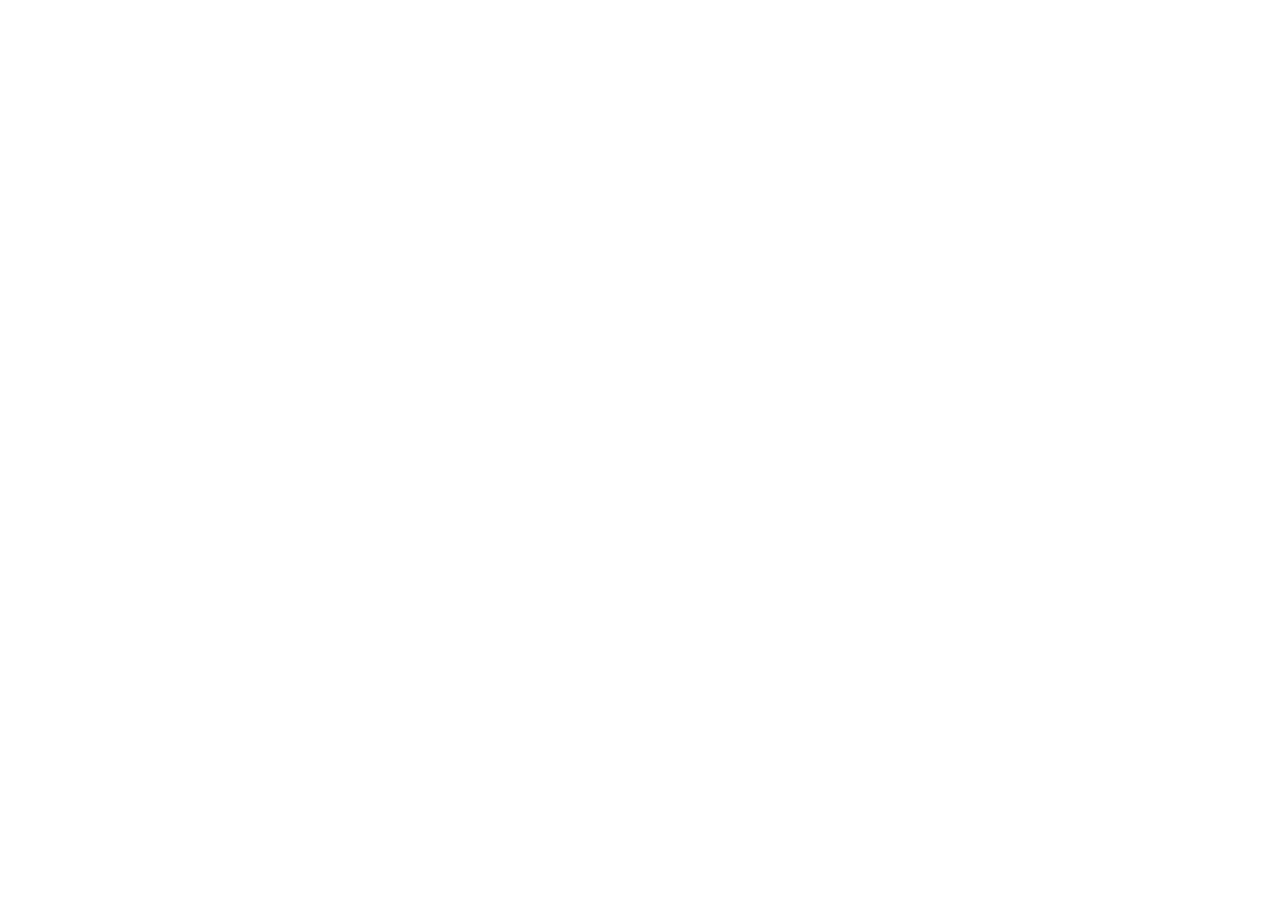
==== index.html @ c3c9a8da "init: start cv-html" ====
<!DOCTYPE html>
<html lang="en">
<head>
  <meta charset="UTF-8">
  <meta http-equiv="X-UA-Compatible" content="IE=edge">
  <meta name="viewport" content="width=device-width, initial-scale=1.0">
  <title>Document</title>
</head>
<body>
  
</body>
</html>
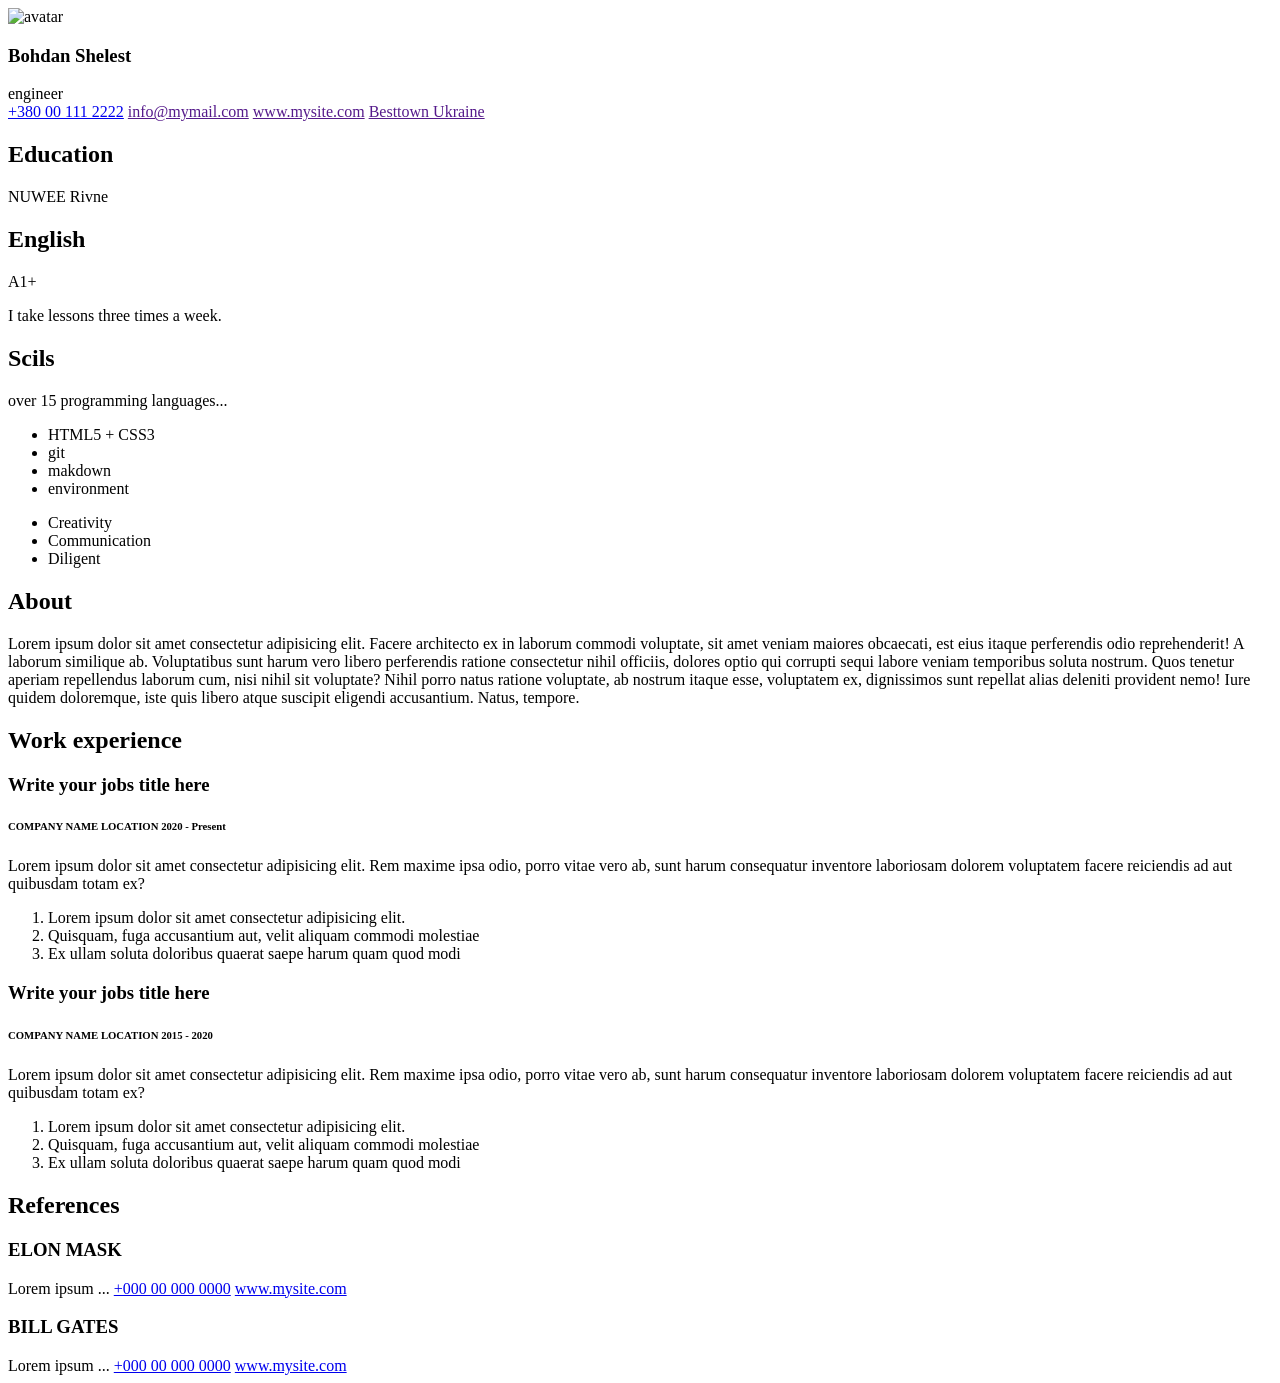
==== commit 3ad0b260: "feat: add the index.html" ====
--- a/index.html
+++ b/index.html
@@ -1,12 +1,127 @@
 <!DOCTYPE html>
 <html lang="en">
+
 <head>
   <meta charset="UTF-8">
   <meta http-equiv="X-UA-Compatible" content="IE=edge">
   <meta name="viewport" content="width=device-width, initial-scale=1.0">
-  <title>Document</title>
+  <title>CV</title>
 </head>
+
 <body>
-  
+  <section class="cv">
+    <container>
+      <div class="cv__wrap">
+        <aside class="cv-brief">
+          <img class="cv-brief__avatar" src="images/avatat.jpg" alt="avatar">
+          <h1 class="cv__h1">Bohdan Shelest</h1>
+          <span>engineer</span>
+          <div class="cv-contacts">
+            <a class="contacts__phone" href="tel:+380001112222">+380 00 111 2222</a>
+            <a href="" class="contacts__email">info@mymail.com</a>
+            <a href="" class="contacts__web">www.mysite.com</a>
+            <a href="" class="contacts__address">Besttown Ukraine</a>
+          </div>
+          <div class="cv-educ">
+            <h2 class="cv__h2">Education</h2>
+            <span>NUWEE Rivne</span>
+          </div>
+          <div class="cv-english">
+            <h2 class="cv__h2">English</h2>
+            <span>A1+</span>
+            <P>
+              I take lessons three times a week.
+            </P>
+          </div>
+          <div class="cv-scills">
+            <h2 class="cv__h2">Scils</h2>
+            <span>over 15 programming languages...
+            </span>
+            <ul class="cv-scills__list">
+              <li class="cv-scill__item">HTML5 + CSS3</li>
+              <li class="cv-scill__item">git</li>
+              <li class="cv-scill__item">makdown</li>
+              <li class="cv-scill__item">environment</li>
+            </ul>
+            <ul class="cv-scills__abils">
+              <li class="cv-scill__item">Creativity</li>
+              <li class="cv-scill__item">Communication</li>
+              <li class="cv-scill__item">Diligent</li>
+            </ul>
+          </div>
+        </aside>
+        <div class="cv-detail">
+          <div class="cv-about">
+            <h2 class="cv__h2">About</h2>
+            <P>
+              Lorem ipsum dolor sit amet consectetur adipisicing elit. Facere architecto ex in laborum commodi
+              voluptate, sit amet veniam maiores obcaecati, est eius itaque perferendis odio reprehenderit! A laborum
+              similique ab.
+              Voluptatibus sunt harum vero libero perferendis ratione consectetur nihil officiis, dolores optio qui
+              corrupti sequi labore veniam temporibus soluta nostrum. Quos tenetur aperiam repellendus laborum cum, nisi
+              nihil sit voluptate?
+              Nihil porro natus ratione voluptate, ab nostrum itaque esse, voluptatem ex, dignissimos sunt repellat
+              alias deleniti provident nemo! Iure quidem doloremque, iste quis libero atque suscipit eligendi
+              accusantium. Natus, tempore.
+            </P>
+          </div>
+          <div class="cv-work">
+            <h2 class="cv__h2">Work experience</h2>
+            <h3 class="cv__h3"> Write your jobs title here
+            </h3>
+            <h6>COMPANY NAME LOCATION 2020 - Present</h6>
+            <p>
+              Lorem ipsum dolor sit amet consectetur adipisicing elit. Rem maxime ipsa odio, porro vitae vero ab, sunt
+              harum
+              consequatur inventore laboriosam dolorem voluptatem facere reiciendis ad aut quibusdam totam ex?
+            </p>
+
+            <ol>
+              <li>Lorem ipsum dolor sit amet consectetur adipisicing elit.</li>
+              <li>Quisquam, fuga accusantium aut, velit aliquam commodi molestiae</li>
+              <li>Ex ullam soluta doloribus quaerat saepe harum quam quod modi</li>
+            </ol>
+            <h3 class="cv__h3"> Write your jobs title here
+            </h3>
+
+            <h6>COMPANY NAME LOCATION 2015 - 2020</h6>
+            <p>
+              Lorem ipsum dolor sit amet consectetur adipisicing elit. Rem maxime ipsa odio, porro vitae vero ab, sunt
+              harum
+              consequatur inventore laboriosam dolorem voluptatem facere reiciendis ad aut quibusdam totam ex?
+            </p>
+
+            <ol>
+              <li>Lorem ipsum dolor sit amet consectetur adipisicing elit.</li>
+              <li>Quisquam, fuga accusantium aut, velit aliquam commodi molestiae</li>
+              <li>Ex ullam soluta doloribus quaerat saepe harum quam quod modi</li>
+            </ol>
+          </div>
+          <div class="cv-refer">
+            <h2 class="cv__h2">References</h2>
+            <div class="cv-refer__items">
+              <div class="cv-refer__item">
+                <h3 class="cv__h3">ELON MASK</h3>
+                <span>
+                  Lorem ipsum ...
+                </span>
+                <a href="tel:+000000000000">+000 00 000 0000</a>
+                <a href="https://www.mysite.com">www.mysite.com</a>
+               </div>
+              <div class="cv-refer__item">
+                <h3 class="cv__h3">BILL GATES</h3>
+                <span>
+                  Lorem ipsum ...
+                </span>
+                <a href="tel:+000000000000">+000 00 000 0000</a>
+                <a href="https://www.mysite.com">www.mysite.com</a>
+              </div>
+            </div>
+          </div>
+        </div>
+      </div>
+    </container>
+  </section>
 </body>
+
 </html>
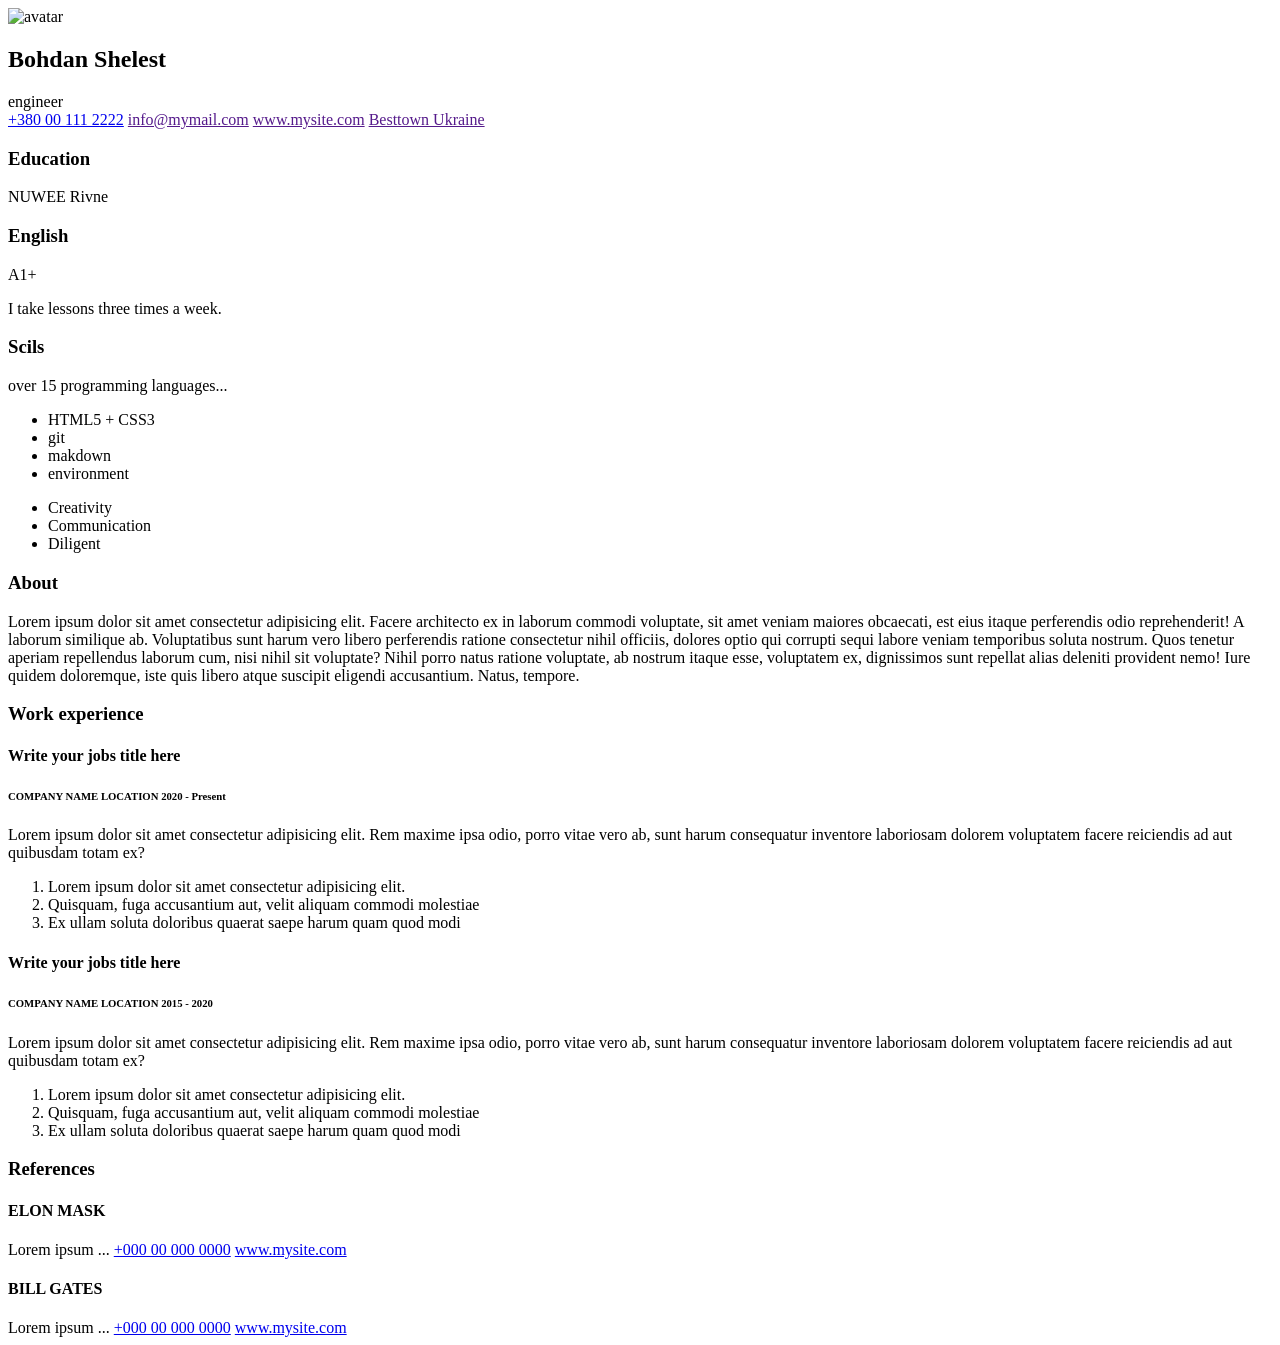
==== commit 781f7236: "fix: validate and fix index.html" ====
--- a/index.html
+++ b/index.html
@@ -1,5 +1,5 @@
 <!DOCTYPE html>
-<html lang="en">
+<html lang="zxx">
 
 <head>
   <meta charset="UTF-8">
@@ -9,13 +9,15 @@
 </head>
 
 <body>
-  <section class="cv">
-    <container>
+  <div class="cv">
+    <div class="container">
       <div class="cv__wrap">
         <aside class="cv-brief">
           <img class="cv-brief__avatar" src="images/avatat.jpg" alt="avatar">
-          <h1 class="cv__h1">Bohdan Shelest</h1>
-          <span>engineer</span>
+          <div class="cv-name">
+            <h1 class="cv__h1">Bohdan Shelest</h1>
+            <span>engineer</span>
+          </div>
           <div class="cv-contacts">
             <a class="contacts__phone" href="tel:+380001112222">+380 00 111 2222</a>
             <a href="" class="contacts__email">info@mymail.com</a>
@@ -23,18 +25,18 @@
             <a href="" class="contacts__address">Besttown Ukraine</a>
           </div>
           <div class="cv-educ">
-            <h2 class="cv__h2">Education</h2>
+            <h3 class="cv__h2">Education</h3>
             <span>NUWEE Rivne</span>
           </div>
           <div class="cv-english">
-            <h2 class="cv__h2">English</h2>
+            <h3 class="cv__h2">English</h3>
             <span>A1+</span>
             <P>
               I take lessons three times a week.
             </P>
           </div>
           <div class="cv-scills">
-            <h2 class="cv__h2">Scils</h2>
+            <h3 class="cv__h2">Scils</h3>
             <span>over 15 programming languages...
             </span>
             <ul class="cv-scills__list">
@@ -52,7 +54,7 @@
         </aside>
         <div class="cv-detail">
           <div class="cv-about">
-            <h2 class="cv__h2">About</h2>
+            <h3 class="cv__h2">About</h3>
             <P>
               Lorem ipsum dolor sit amet consectetur adipisicing elit. Facere architecto ex in laborum commodi
               voluptate, sit amet veniam maiores obcaecati, est eius itaque perferendis odio reprehenderit! A laborum
@@ -66,9 +68,9 @@
             </P>
           </div>
           <div class="cv-work">
-            <h2 class="cv__h2">Work experience</h2>
-            <h3 class="cv__h3"> Write your jobs title here
-            </h3>
+            <h3 class="cv__h2">Work experience</h3>
+            <h4 class="cv__h3"> Write your jobs title here
+            </h4>
             <h6>COMPANY NAME LOCATION 2020 - Present</h6>
             <p>
               Lorem ipsum dolor sit amet consectetur adipisicing elit. Rem maxime ipsa odio, porro vitae vero ab, sunt
@@ -81,8 +83,8 @@
               <li>Quisquam, fuga accusantium aut, velit aliquam commodi molestiae</li>
               <li>Ex ullam soluta doloribus quaerat saepe harum quam quod modi</li>
             </ol>
-            <h3 class="cv__h3"> Write your jobs title here
-            </h3>
+            <h4 class="cv__h3"> Write your jobs title here
+            </h4>
 
             <h6>COMPANY NAME LOCATION 2015 - 2020</h6>
             <p>
@@ -98,18 +100,18 @@
             </ol>
           </div>
           <div class="cv-refer">
-            <h2 class="cv__h2">References</h2>
+            <h3 class="cv__h2">References</h3>
             <div class="cv-refer__items">
               <div class="cv-refer__item">
-                <h3 class="cv__h3">ELON MASK</h3>
+                <h4 class="cv__h3">ELON MASK</h4>
                 <span>
                   Lorem ipsum ...
                 </span>
                 <a href="tel:+000000000000">+000 00 000 0000</a>
                 <a href="https://www.mysite.com">www.mysite.com</a>
-               </div>
+              </div>
               <div class="cv-refer__item">
-                <h3 class="cv__h3">BILL GATES</h3>
+                <h4 class="cv__h3">BILL GATES</h4>
                 <span>
                   Lorem ipsum ...
                 </span>
@@ -120,8 +122,8 @@
           </div>
         </div>
       </div>
-    </container>
-  </section>
+    </div>
+  </div>
 </body>
 
 </html>
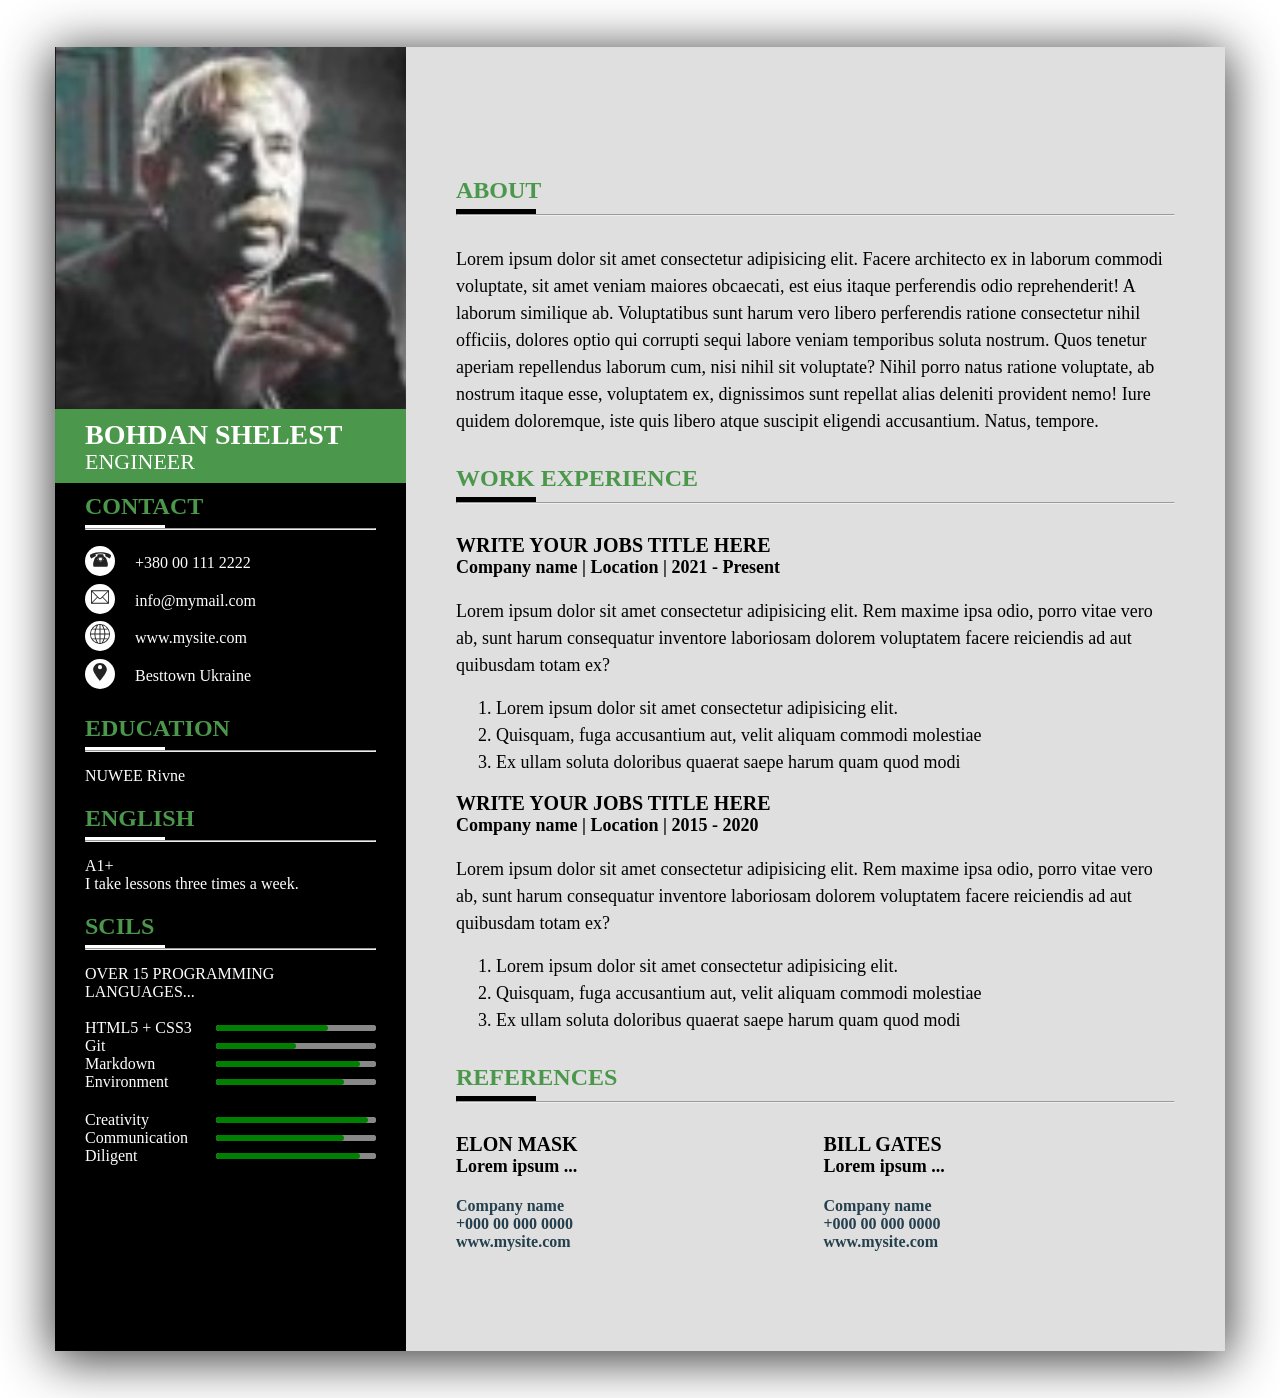
==== commit fac6003d: "feat: add css, icons, avatar, fixed index.html" ====
--- a/index.html
+++ b/index.html
@@ -6,6 +6,7 @@
   <meta http-equiv="X-UA-Compatible" content="IE=edge">
   <meta name="viewport" content="width=device-width, initial-scale=1.0">
   <title>CV</title>
+  <link rel="stylesheet" href="styles.css">
 </head>
 
 <body>
@@ -13,48 +14,84 @@
     <div class="container">
       <div class="cv__wrap">
         <aside class="cv-brief">
-          <img class="cv-brief__avatar" src="images/avatat.jpg" alt="avatar">
-          <div class="cv-name">
-            <h1 class="cv__h1">Bohdan Shelest</h1>
+          <img class="cv-brief__avatar" src="avatar.jpg" alt="avatar">
+          <div class="cv__title">
+            <h2 class="cv__h2">Bohdan Shelest</h2>
             <span>engineer</span>
           </div>
+
           <div class="cv-contacts">
-            <a class="contacts__phone" href="tel:+380001112222">+380 00 111 2222</a>
-            <a href="" class="contacts__email">info@mymail.com</a>
-            <a href="" class="contacts__web">www.mysite.com</a>
-            <a href="" class="contacts__address">Besttown Ukraine</a>
+            <h3 class="cv__h3">contact</h3>
+            <span class="sv-brief__line"></span>
+            <hr>
+            <div class="contacts">
+              <a class="contacts__phone contact" href="tel:+380001112222">+380 00 111 2222</a>
+              <a class="contacts__email contact" href="#">info@mymail.com</a>
+              <a class="contacts__web contact" href="#">www.mysite.com</a>
+              <a class="contacts__address contact" href="#">Besttown Ukraine</a>
+            </div>
           </div>
           <div class="cv-educ">
-            <h3 class="cv__h2">Education</h3>
+            <h3 class="cv__h3">Education</h3>
+            <span class="sv-brief__line"></span>
+            <hr>
             <span>NUWEE Rivne</span>
           </div>
           <div class="cv-english">
-            <h3 class="cv__h2">English</h3>
+            <h3 class="cv__h3">English</h3>
+            <span class="sv-brief__line"></span>
+            <hr>
             <span>A1+</span>
             <P>
               I take lessons three times a week.
             </P>
           </div>
           <div class="cv-scills">
-            <h3 class="cv__h2">Scils</h3>
-            <span>over 15 programming languages...
-            </span>
+            <h3 class="cv__h3">Scils</h3>
+            <span class="sv-brief__line"></span>
+            <hr>
+            <p class="cv-scills__general">over 15 programming languages... <br> <br>
+            </p>
             <ul class="cv-scills__list">
-              <li class="cv-scill__item">HTML5 + CSS3</li>
-              <li class="cv-scill__item">git</li>
-              <li class="cv-scill__item">makdown</li>
-              <li class="cv-scill__item">environment</li>
+              <li class="cv-scill__item">
+                <label for="html">HTML5 + CSS3</label>
+                <progress class="cv-scill__progress" id="html" max="100" value="70"> 70% </progress>
+              </li>
+              <li class="cv-scill__item">
+                <label for="git">Git</label>
+                <progress class="cv-scill__progress" id="git" max="100" value="50"> 50% </progress>
+              </li>
+              <li class="cv-scill__item">
+                <label for="markdown">Markdown</label>
+                <progress class="cv-scill__progress" id="markdown" max="100" value="90">90%</progress>
+              </li>
+              <li class="cv-scill__item">
+                <label for="environment">Environment</label>
+                <progress class="cv-scill__progress" id="environment" max="100" value="80">80%</progress>
+              </li>
             </ul>
+
             <ul class="cv-scills__abils">
-              <li class="cv-scill__item">Creativity</li>
-              <li class="cv-scill__item">Communication</li>
-              <li class="cv-scill__item">Diligent</li>
+              <li class="cv-scill__item">
+                <label for="creativity">Creativity</label>
+                <progress class="cv-scill__progress" id="creativity" max="100" value="95">95%</progress>
+              </li>
+              <li class="cv-scill__item">
+                <label for="communication">Communication</label>
+                <progress class="cv-scill__progress" id="communication" max="100" value="80">80%</progress>
+              </li>
+              <li class="cv-scill__item">
+                <label for="diligent">Diligent</label>
+                <progress class="cv-scill__progress" id="diligent" max="100" value="90">90%</progress>
+              </li>
             </ul>
           </div>
         </aside>
         <div class="cv-detail">
           <div class="cv-about">
-            <h3 class="cv__h2">About</h3>
+            <h3 class="cv__h3">About</h3>
+            <span class="sv-detail__line"></span>
+            <hr>
             <P>
               Lorem ipsum dolor sit amet consectetur adipisicing elit. Facere architecto ex in laborum commodi
               voluptate, sit amet veniam maiores obcaecati, est eius itaque perferendis odio reprehenderit! A laborum
@@ -68,10 +105,12 @@
             </P>
           </div>
           <div class="cv-work">
-            <h3 class="cv__h2">Work experience</h3>
-            <h4 class="cv__h3"> Write your jobs title here
+            <h3 class="cv__h3">Work experience</h3>
+            <span class="sv-detail__line"></span>
+            <hr>
+            <h4 class="cv__h4"> Write your jobs title here
             </h4>
-            <h6>COMPANY NAME LOCATION 2020 - Present</h6>
+            <h6 class="cv__h4">Company name | Location | 2021 - Present</h6>
             <p>
               Lorem ipsum dolor sit amet consectetur adipisicing elit. Rem maxime ipsa odio, porro vitae vero ab, sunt
               harum
@@ -83,10 +122,10 @@
               <li>Quisquam, fuga accusantium aut, velit aliquam commodi molestiae</li>
               <li>Ex ullam soluta doloribus quaerat saepe harum quam quod modi</li>
             </ol>
-            <h4 class="cv__h3"> Write your jobs title here
+            <h4 class="cv__h4"> Write your jobs title here
             </h4>
 
-            <h6>COMPANY NAME LOCATION 2015 - 2020</h6>
+            <h6 class="cv__h4">Company name | Location | 2015 - 2020</h6>
             <p>
               Lorem ipsum dolor sit amet consectetur adipisicing elit. Rem maxime ipsa odio, porro vitae vero ab, sunt
               harum
@@ -101,22 +140,30 @@
           </div>
           <div class="cv-refer">
             <h3 class="cv__h2">References</h3>
+            <span class="sv-detail__line"></span>
+            <hr>
             <div class="cv-refer__items">
               <div class="cv-refer__item">
                 <h4 class="cv__h3">ELON MASK</h4>
-                <span>
+                <h6 class="cv-refer__position">
                   Lorem ipsum ...
-                </span>
-                <a href="tel:+000000000000">+000 00 000 0000</a>
-                <a href="https://www.mysite.com">www.mysite.com</a>
+                </h6>
+                <p class="cv-refer__text">
+                  Company name
+                </p>
+                <a class="cv-refer__link" href="tel:+000000000000">+000 00 000 0000</a>
+                <a class="cv-refer__link" href="https://www.mysite.com">www.mysite.com</a>
               </div>
               <div class="cv-refer__item">
                 <h4 class="cv__h3">BILL GATES</h4>
-                <span>
+                <h6 class="cv-refer__position">
                   Lorem ipsum ...
-                </span>
-                <a href="tel:+000000000000">+000 00 000 0000</a>
-                <a href="https://www.mysite.com">www.mysite.com</a>
+                </h6>
+                <p class="cv-refer__text">
+                  Company name
+                </p>
+                <a class="cv-refer__link" href="tel:+000000000000">+000 00 000 0000</a>
+                <a class="cv-refer__link" href="https://www.mysite.com">www.mysite.com</a>
               </div>
             </div>
           </div>
--- a/styles.css
+++ b/styles.css
@@ -0,0 +1,263 @@
+html {
+  box-sizing: border-box;
+}
+
+*, *:after, *:before {
+  box-sizing: inherit;
+}
+
+ul[class], ol[class] {
+  padding: 0;
+}
+
+body, h1, h2, h3, h4, h5, h6, p, ul[class], ol[class], li, figure, figcaption, blockquote, dl, dd {
+  margin: 0;
+}
+
+ul[class] {
+  list-style: none;
+}
+
+img {
+  max-width: 100%;
+  display: block;
+}
+
+input, button, textarea, select {
+  font: inherit;
+}
+
+.a {
+  text-decoration: none;
+}
+
+html, body {
+  height: 100%;
+}
+
+body {
+  min-height: 100vh;
+  color: #243f4d;
+  font-size: 16px;
+  line-height: normal;
+  display: flex;
+  flex-direction: column;
+}
+
+.cv {
+  flex-grow: 1;
+}
+
+.container {
+  max-width: 1200px;
+  margin: 0 auto;
+  padding: 0 15px;
+}
+
+.cv__wrap {
+  display: flex;
+  justify-content: center;
+  margin-top: 47px;
+  margin-bottom: 47px;
+  box-shadow: 0px 6px 47px 3px rgba(37, 37, 37, 0.9);
+}
+
+.cv-brief {
+  background-color: black;
+  color: white;
+  width: 30%;
+  /* margin-right: 20px; */
+}
+
+.cv__title {
+  background-color: rgb(75, 151, 75);
+  color: white;
+  padding: 10px 30px;
+}
+
+.cv-contacts, .cv-educ, .cv-english, .cv-scills {
+  padding: 10px 30px;
+}
+
+h3 {
+  font-size: 24px;
+  color: rgb(75, 151, 75);
+  text-transform: uppercase;
+}
+
+.sv-detail__line {
+  display: block;
+  margin-top: 5px;
+  height: 4px;
+  width: 80px;
+  background-color: black;
+}
+
+.sv-brief__line {
+  display: block;
+  margin-top: 5px;
+  height: 4px;
+  width: 80px;
+  background-color: white;
+}
+
+.sv-detail__line {
+  display: block;
+  margin-top: 5px;
+  height: 6px;
+  width: 80px;
+  background-color: black;
+}
+
+hr {
+  margin: -1px 0 15px;
+}
+
+.contacts {
+  height: 150px;
+  display: inline-flex;
+  flex-direction: column;
+  justify-content: space-around;
+}
+
+.contact {
+  margin-left: 50px;
+  text-decoration: none;
+  color: white;
+  position: relative;
+}
+
+.contact:before {
+  content: url('phone1-icon.svg');
+  position: absolute;
+  display: flex;
+  justify-content: center;
+  align-items: center;
+  width: 30px;
+  height: 30px;
+  background-color: #fff;
+  border-radius: 50%;
+  left: -50px;
+  top: -8px;
+}
+
+.contacts__phone:before {
+  content: url('phone1-icon.svg');
+}
+
+.contacts__email:before {
+  content: url('email1-icon.svg');
+}
+
+.contacts__web:before {
+  content: url('web1-icon.svg');
+}
+
+.contacts__address:before {
+  content: url('marker1-icon.svg');
+}
+
+.cv__title span {
+  font-size: 22px;
+  text-transform: uppercase;
+  line-height: 1.0;
+}
+
+h2 {
+  font-size: 28px;
+  text-transform: uppercase;
+}
+
+h3 {
+  font-size: 24px;
+  text-transform: uppercase;
+}
+
+h4 {
+  font-size: 20px;
+  text-transform: uppercase;
+}
+
+h6 {
+  font-size: 18px;
+  margin-bottom: 20px;
+}
+
+.cv-scills__list, .cv-scills__abils {
+  margin-bottom: 20px !important;
+}
+
+.cv-scill__item {
+  display: flex;
+  justify-content: space-between;
+  align-items: center;
+}
+
+label {
+  display: block;
+}
+
+.cv-scills__general {
+  text-transform: uppercase;
+}
+
+progress {
+  background-color: #888;
+  height: 6px;
+  border-radius: 3px !important;
+}
+
+progress::-webkit-progress-bar {
+  color: greenyellow;
+  background-color: #888!important;
+  height: 100%;
+  border-radius: 3px!important;
+}
+
+progress::-webkit-progress-value {
+  height: 100%;
+  border-radius: 3px!important;
+}
+
+.cv-detail {
+  padding: 100px 50px;
+  background-color: #dfdfdf;
+  color: #000;
+  width: 70%;
+}
+
+.cv-detail hr {
+  margin-bottom: 30px;
+}
+
+.cv-detail h3 {
+  margin-top: 30px;
+}
+
+.cv-work p,
+.cv-detail li,
+.cv-about p {
+  font-size: 18px;
+  line-height: 1.5;
+}
+
+
+.cv-refer__items {
+  columns: 2;
+}
+
+.cv-refer__item {
+  display: flex;
+  flex-direction: column;
+  justify-content: space-between;
+}
+
+.cv-refer__position {
+  font-weight: bold;
+}
+
+.cv-refer__text, .cv-refer__link {
+  text-decoration: none;
+  color: #243f4d;
+  font-weight: bold;
+}
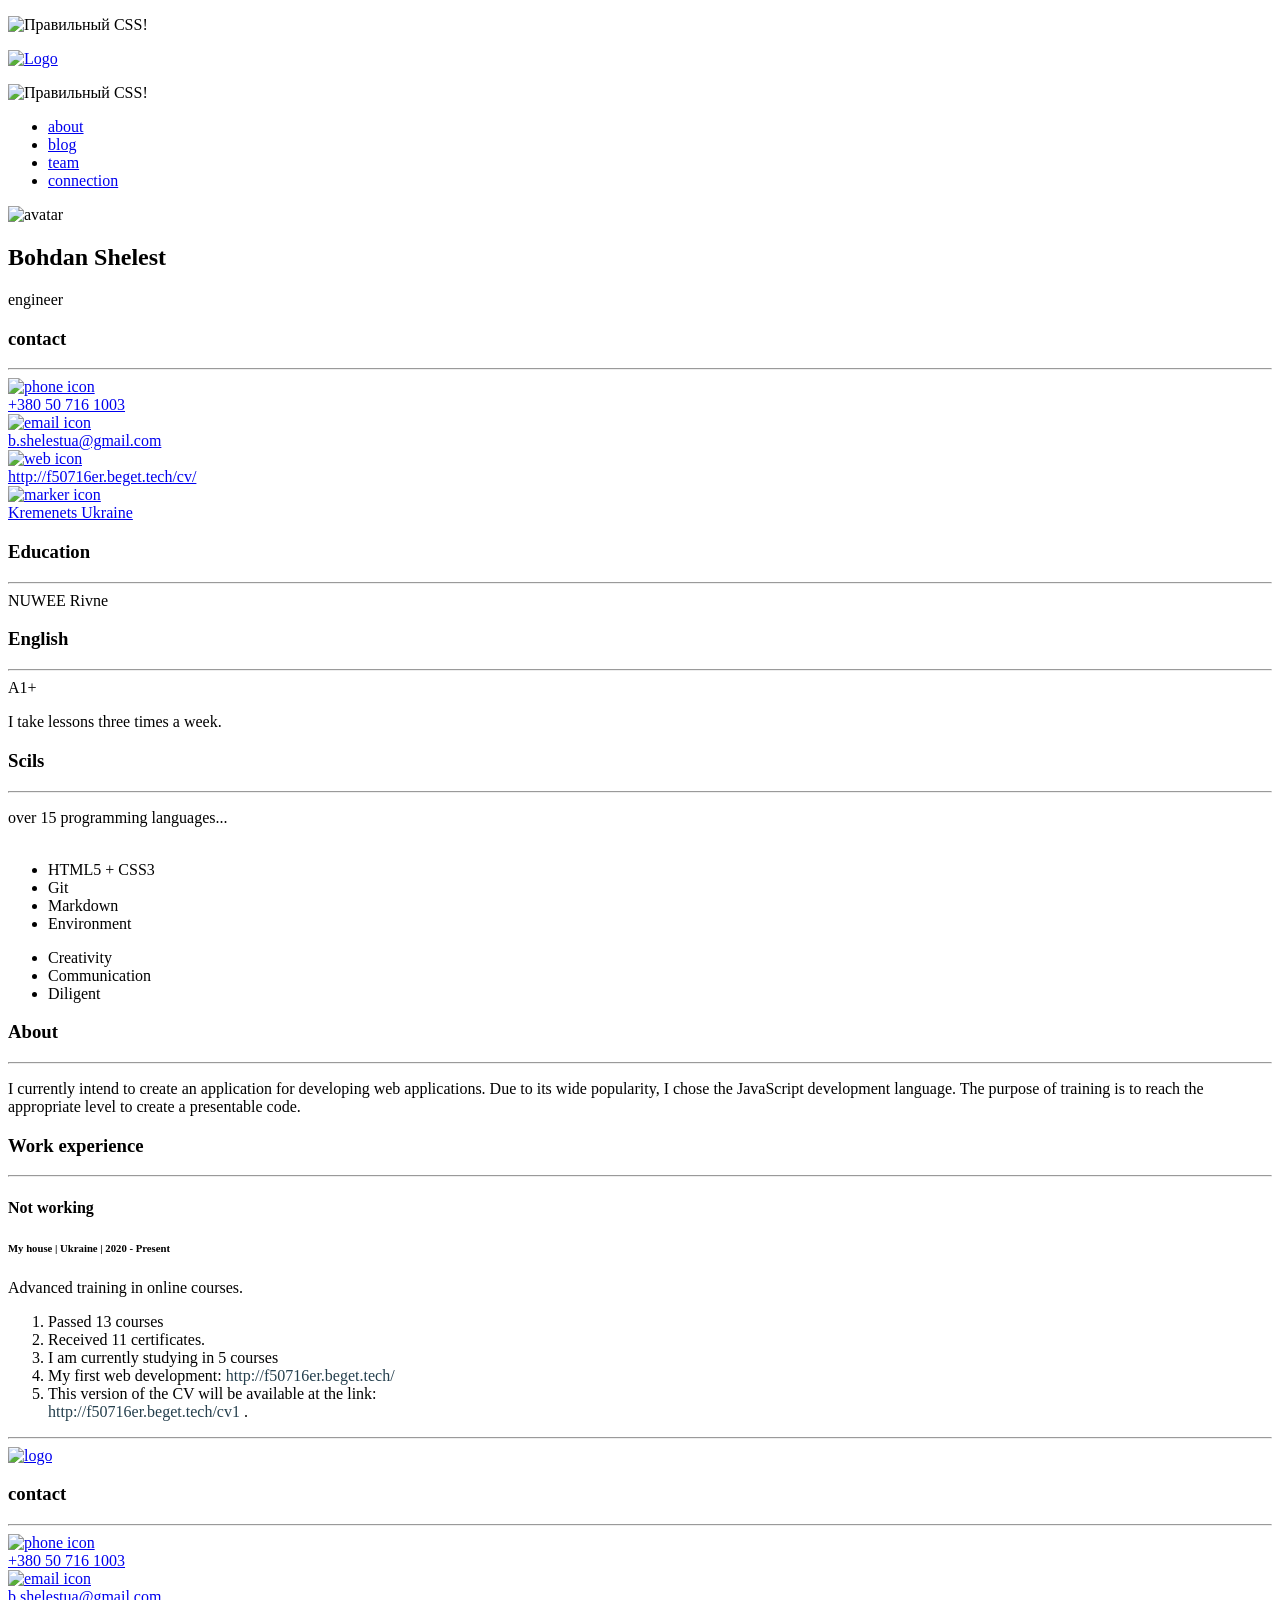
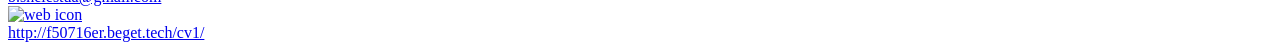
==== commit 14cb7c14: "feat:add index.html" ====
--- a/index.html
+++ b/index.html
@@ -10,164 +10,242 @@
 </head>
 
 <body>
+
   <div class="cv">
     <div class="container">
       <div class="cv__wrap">
-        <aside class="cv-brief">
-          <img class="cv-brief__avatar" src="avatar.jpg" alt="avatar">
-          <div class="cv__title">
-            <h2 class="cv__h2">Bohdan Shelest</h2>
-            <span>engineer</span>
+        <header class="cv__header">
+          <div class="cv__header-wrap">
+            <div class="cv__header-one">
+              <p class="cv__header-w31">
+                <img class="cv__w3-img" src="vcss.gif" alt="Правильный CSS!" />
+              </p>
+              <a class="cv__header-logo go-top" href="#">
+                <img class="cv__logo-img" src="rs_school_js1.svg" alt="Logo">
+              </a>
+              <p class="cv__header-w33">
+                <img class="cv__w3-img" src="vcss-blue.gif" alt="Правильный CSS!" />
+              </p>
+            </div>
+            <div class="cv__header-two">
+              <nav class="menu">
+                <ul class="menu__list">
+                  <li class="menu__list-item">
+                    <a class="menu__list-link" href="http://f50716er.beget.tech/cv1/">
+                      about
+                    </a>
+                  </li>
+                  <li class="menu__list-item">
+                    <a class="menu__list-link" href="#">
+                      blog
+                    </a>
+                  </li>
+                  <li class="menu__list-item">
+                    <a class="menu__list-link" href="#">
+                      team
+                    </a>
+                  </li>
+                  <li class="menu__list-item">
+                    <a class="menu__list-link" href="#">
+                      connection
+                    </a>
+                  </li>
+                </ul>
+              </nav>
+            </div>
           </div>
-
-          <div class="cv-contacts">
-            <h3 class="cv__h3">contact</h3>
-            <span class="sv-brief__line"></span>
-            <hr>
-            <div class="contacts">
-              <a class="contacts__phone contact" href="tel:+380001112222">+380 00 111 2222</a>
-              <a class="contacts__email contact" href="#">info@mymail.com</a>
-              <a class="contacts__web contact" href="#">www.mysite.com</a>
-              <a class="contacts__address contact" href="#">Besttown Ukraine</a>
-            </div>
+        </header>
+        <div class="cv__inner">
+          <aside class="cv-brief">
+            <img class="cv-brief__avatar" src="avatar.jpg" alt="avatar">
+            <div class="cv__title">
+              <h2 class="cv__h2">Bohdan Shelest</h2>
+              <span>engineer</span>
+            </div>
+
+            <div class="cv-contacts">
+              <h3 class="cv__h3">contact</h3>
+              <span class="sv-brief__line"></span>
+              <hr>
+              <div class="contacts">
+                <a class="contacts__item contact" href="tel:+380507161003">
+                  <div class="contact__icon">
+                    <img class="contact__icon-img" src="phone1-icon.svg" alt="phone icon">
+                  </div>
+                  +380 50 716 1003
+                </a>
+                <a class="contacts__item contact" href="#">
+                  <div class="contact__icon">
+                    <img class="contact__icon-img" src="email1-icon.svg" alt="email icon">
+                  </div>
+                  b.shelestua@gmail.com
+                </a>
+                <a class="contacts__item contact" href="http://f50716er.beget.tech/cv/">
+                  <div class="contact__icon">
+                    <img class="contact__icon-img" src="web1-icon.svg" alt="web icon">
+                  </div>
+                  http://f50716er.beget.tech/cv/
+                </a>
+                <a class="contacts__item contact" href="#">
+                  <div class="contact__icon">
+                    <img class="contact__icon-img" src="marker1-icon.svg" alt="marker icon">
+                  </div>
+                  Kremenets Ukraine
+                </a>
+              </div>
+            </div>
+            <div class="cv-educ">
+              <h3 class="cv__h3">Education</h3>
+              <span class="sv-brief__line"></span>
+              <hr>
+              <span>NUWEE Rivne</span>
+            </div>
+            <div class="cv-english">
+              <h3 class="cv__h3">English</h3>
+              <span class="sv-brief__line"></span>
+              <hr>
+              <span>A1+</span>
+              <P>
+                I take lessons three times a week.
+              </P>
+            </div>
+            <div class="cv-scills">
+              <h3 class="cv__h3">Scils</h3>
+              <span class="sv-brief__line"></span>
+              <hr>
+              <p class="cv-scills__general">over 15 programming languages... <br> <br>
+              </p>
+              <ul class="cv-scills__list">
+                <li class="cv-scill__item">
+                  <div class="progress__label">HTML5 + CSS3</div>
+                  <div class="progress__bg">
+                    <div class="progress__scale" style="width:70%"></div>
+                  </div>
+                </li>
+                <li class="cv-scill__item">
+                  <div class="progress__label">Git</div>
+                  <div class="progress__bg">
+                    <div class="progress__scale" style="width:50%"></div>
+                  </div>
+                </li>
+                <li class="cv-scill__item">
+                  <div class="progress__label">Markdown</div>
+                  <div class="progress__bg">
+                    <div class="progress__scale" style="width:90%"></div>
+                  </div>
+                </li>
+                <li class="cv-scill__item">
+                  <div class="progress__label">Environment</div>
+                  <div class="progress__bg">
+                    <div class="progress__scale" style="width:80%"></div>
+                  </div>
+                </li>
+              </ul>
+
+              <ul class="cv-scills__abils">
+                <li class="cv-scill__item">
+                  <div class="progress__label">Creativity</div>
+                  <div class="progress__bg">
+                    <div class="progress__scale" style="width:95%"></div>
+                  </div>
+                </li>
+                <li class="cv-scill__item">
+                  <div class="progress__label">Communication</div>
+                  <div class="progress__bg">
+                    <div class="progress__scale" style="width:80%"></div>
+                  </div>
+                </li>
+                <li class="cv-scill__item">
+                  <div class="progress__label">Diligent</div>
+                  <div class="progress__bg">
+                    <div class="progress__scale" style="width:90%"></div>
+                  </div>
+                </li>
+              </ul>
+            </div>
+          </aside>
+          <main class="cv-detail">
+            <div class="cv-about">
+              <h3 class="cv__h3">About</h3>
+              <span class="sv-detail__line"></span>
+              <hr>
+              <P>
+                I currently intend to create an application for developing web applications. Due to its wide popularity,
+                I chose the
+                JavaScript development language. The purpose of training is to reach the appropriate level to create a
+                presentable code.
+              </P>
+            </div>
+            <div class="cv-work">
+              <h3 class="cv__h3">Work experience</h3>
+              <span class="sv-detail__line"></span>
+              <hr>
+              <h4 class="cv__h4"> Not working
+              </h4>
+              <h6 class="cv__h4">My house | Ukraine | 2020 - Present</h6>
+              <p>
+                Advanced training in online courses.
+              </p>
+
+              <ol>
+                <li>Passed 13 courses</li>
+                <li>Received 11 certificates.</li>
+                <li>I am currently studying in 5 courses</li>
+                <li>My first web development:
+                  <a href="http://f50716er.beget.tech/"
+                    style="text-decoration: none; color: #243f4d; ">http://f50716er.beget.tech/</a>
+                </li>
+                <li>This version of the CV will be available at the link: <br>
+                  <a href="http://f50716er.beget.tech/cv1"
+                    style="text-decoration: none; color: #243f4d; ">http://f50716er.beget.tech/cv1</a> .
+                </li>
+              </ol>
+
+            </div>
+          </main>
+        </div>
+
+        <footer class="cv__footer">
+          <span class="sv-detail__line"></span>
+          <hr class="cv__footer-line">
+          <div class="cv__footer-wrap">
+            <div class="cv__footer-one">
+              <a class="cv__footer-logo " href="#">
+                <img class="cv__footer-img" src="rs_school_js1.svg" alt="logo">
+              </a>
+            </div>
+            <div class="cv__footer-two ">
+              <div class="cv__footer-main ">
+                <h3 class="cv__h3">contact</h3>
+                <span class="sv-brief__line"></span>
+                <hr>
+                <div class="contacts__footer-two">
+                  <a class="contacts__item contact" href="tel:+380507161003">
+                    <div class="contact__icon">
+                      <img class="contact__icon-img" src="phone1-icon.svg" alt="phone icon">
+                    </div>
+                    +380 50 716 1003
+                  </a>
+                  <a class="contacts__item contact" href="#">
+                    <div class="contact__icon">
+                      <img class="contact__icon-img" src="email1-icon.svg" alt="email icon">
+                    </div>
+                    b.shelestua@gmail.com
+                  </a>
+                  <a class="contacts__item contact" href="http://f50716er.beget.tech/cv1/">
+                    <div class="contact__icon">
+                      <img class="contact__icon-img" src="web1-icon.svg" alt="web icon">
+                    </div>
+                    http://f50716er.beget.tech/cv1/
+                  </a>
+                </div>
+              </div>
+
+            </div>
+
           </div>
-          <div class="cv-educ">
-            <h3 class="cv__h3">Education</h3>
-            <span class="sv-brief__line"></span>
-            <hr>
-            <span>NUWEE Rivne</span>
-          </div>
-          <div class="cv-english">
-            <h3 class="cv__h3">English</h3>
-            <span class="sv-brief__line"></span>
-            <hr>
-            <span>A1+</span>
-            <P>
-              I take lessons three times a week.
-            </P>
-          </div>
-          <div class="cv-scills">
-            <h3 class="cv__h3">Scils</h3>
-            <span class="sv-brief__line"></span>
-            <hr>
-            <p class="cv-scills__general">over 15 programming languages... <br> <br>
-            </p>
-            <ul class="cv-scills__list">
-              <li class="cv-scill__item">
-                <label for="html">HTML5 + CSS3</label>
-                <progress class="cv-scill__progress" id="html" max="100" value="70"> 70% </progress>
-              </li>
-              <li class="cv-scill__item">
-                <label for="git">Git</label>
-                <progress class="cv-scill__progress" id="git" max="100" value="50"> 50% </progress>
-              </li>
-              <li class="cv-scill__item">
-                <label for="markdown">Markdown</label>
-                <progress class="cv-scill__progress" id="markdown" max="100" value="90">90%</progress>
-              </li>
-              <li class="cv-scill__item">
-                <label for="environment">Environment</label>
-                <progress class="cv-scill__progress" id="environment" max="100" value="80">80%</progress>
-              </li>
-            </ul>
-
-            <ul class="cv-scills__abils">
-              <li class="cv-scill__item">
-                <label for="creativity">Creativity</label>
-                <progress class="cv-scill__progress" id="creativity" max="100" value="95">95%</progress>
-              </li>
-              <li class="cv-scill__item">
-                <label for="communication">Communication</label>
-                <progress class="cv-scill__progress" id="communication" max="100" value="80">80%</progress>
-              </li>
-              <li class="cv-scill__item">
-                <label for="diligent">Diligent</label>
-                <progress class="cv-scill__progress" id="diligent" max="100" value="90">90%</progress>
-              </li>
-            </ul>
-          </div>
-        </aside>
-        <div class="cv-detail">
-          <div class="cv-about">
-            <h3 class="cv__h3">About</h3>
-            <span class="sv-detail__line"></span>
-            <hr>
-            <P>
-              Lorem ipsum dolor sit amet consectetur adipisicing elit. Facere architecto ex in laborum commodi
-              voluptate, sit amet veniam maiores obcaecati, est eius itaque perferendis odio reprehenderit! A laborum
-              similique ab.
-              Voluptatibus sunt harum vero libero perferendis ratione consectetur nihil officiis, dolores optio qui
-              corrupti sequi labore veniam temporibus soluta nostrum. Quos tenetur aperiam repellendus laborum cum, nisi
-              nihil sit voluptate?
-              Nihil porro natus ratione voluptate, ab nostrum itaque esse, voluptatem ex, dignissimos sunt repellat
-              alias deleniti provident nemo! Iure quidem doloremque, iste quis libero atque suscipit eligendi
-              accusantium. Natus, tempore.
-            </P>
-          </div>
-          <div class="cv-work">
-            <h3 class="cv__h3">Work experience</h3>
-            <span class="sv-detail__line"></span>
-            <hr>
-            <h4 class="cv__h4"> Write your jobs title here
-            </h4>
-            <h6 class="cv__h4">Company name | Location | 2021 - Present</h6>
-            <p>
-              Lorem ipsum dolor sit amet consectetur adipisicing elit. Rem maxime ipsa odio, porro vitae vero ab, sunt
-              harum
-              consequatur inventore laboriosam dolorem voluptatem facere reiciendis ad aut quibusdam totam ex?
-            </p>
-
-            <ol>
-              <li>Lorem ipsum dolor sit amet consectetur adipisicing elit.</li>
-              <li>Quisquam, fuga accusantium aut, velit aliquam commodi molestiae</li>
-              <li>Ex ullam soluta doloribus quaerat saepe harum quam quod modi</li>
-            </ol>
-            <h4 class="cv__h4"> Write your jobs title here
-            </h4>
-
-            <h6 class="cv__h4">Company name | Location | 2015 - 2020</h6>
-            <p>
-              Lorem ipsum dolor sit amet consectetur adipisicing elit. Rem maxime ipsa odio, porro vitae vero ab, sunt
-              harum
-              consequatur inventore laboriosam dolorem voluptatem facere reiciendis ad aut quibusdam totam ex?
-            </p>
-
-            <ol>
-              <li>Lorem ipsum dolor sit amet consectetur adipisicing elit.</li>
-              <li>Quisquam, fuga accusantium aut, velit aliquam commodi molestiae</li>
-              <li>Ex ullam soluta doloribus quaerat saepe harum quam quod modi</li>
-            </ol>
-          </div>
-          <div class="cv-refer">
-            <h3 class="cv__h2">References</h3>
-            <span class="sv-detail__line"></span>
-            <hr>
-            <div class="cv-refer__items">
-              <div class="cv-refer__item">
-                <h4 class="cv__h3">ELON MASK</h4>
-                <h6 class="cv-refer__position">
-                  Lorem ipsum ...
-                </h6>
-                <p class="cv-refer__text">
-                  Company name
-                </p>
-                <a class="cv-refer__link" href="tel:+000000000000">+000 00 000 0000</a>
-                <a class="cv-refer__link" href="https://www.mysite.com">www.mysite.com</a>
-              </div>
-              <div class="cv-refer__item">
-                <h4 class="cv__h3">BILL GATES</h4>
-                <h6 class="cv-refer__position">
-                  Lorem ipsum ...
-                </h6>
-                <p class="cv-refer__text">
-                  Company name
-                </p>
-                <a class="cv-refer__link" href="tel:+000000000000">+000 00 000 0000</a>
-                <a class="cv-refer__link" href="https://www.mysite.com">www.mysite.com</a>
-              </div>
-            </div>
-          </div>
-        </div>
+        </footer>
+
       </div>
     </div>
   </div>
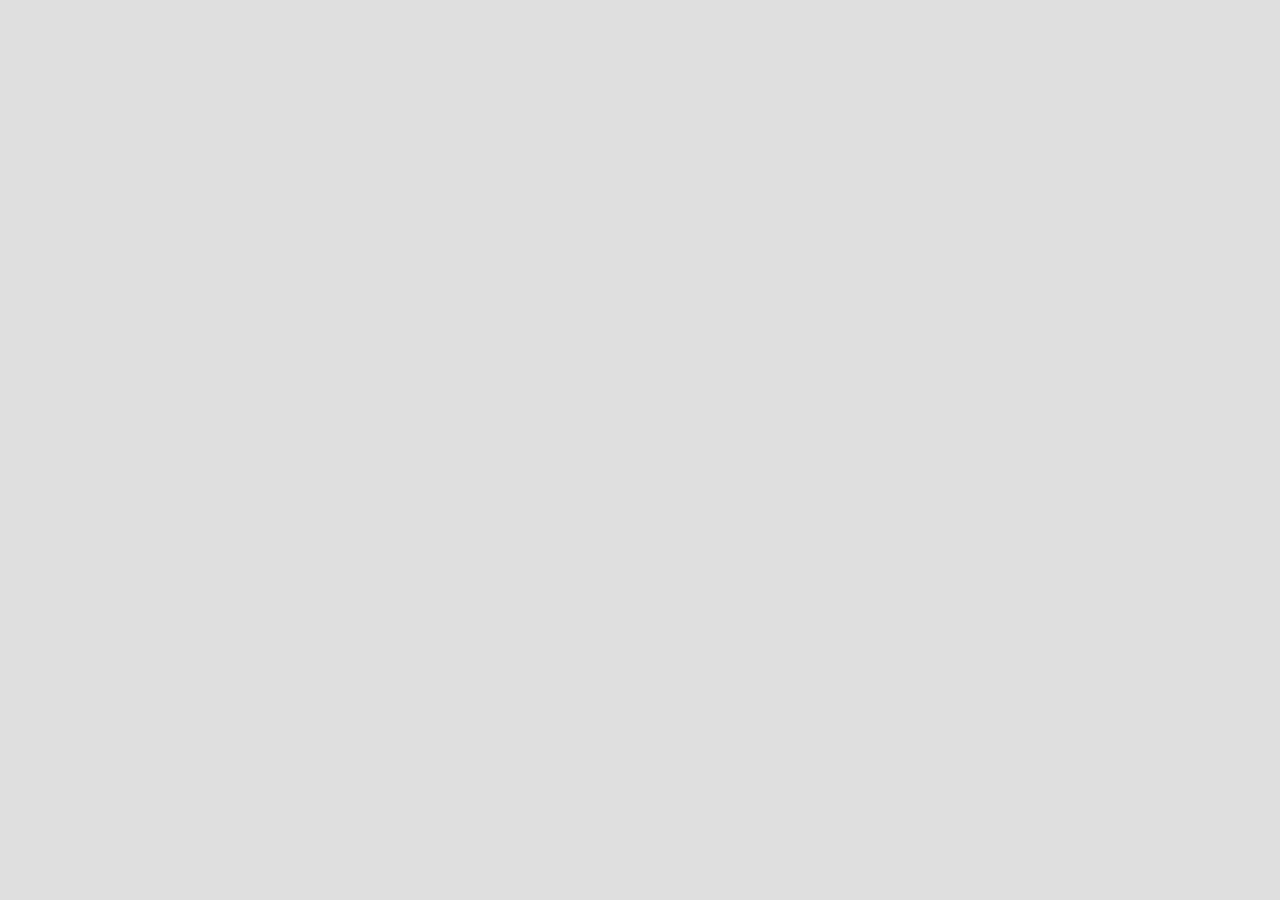
==== commit 1965fe4b: "feat: add index.html" ====
--- a/index.html
+++ b/index.html
@@ -6,249 +6,9 @@
   <meta http-equiv="X-UA-Compatible" content="IE=edge">
   <meta name="viewport" content="width=device-width, initial-scale=1.0">
   <title>CV</title>
-  <link rel="stylesheet" href="styles.css">
+  <link rel="stylesheet" href="./styles.css">
 </head>
 
-<body>
-
-  <div class="cv">
-    <div class="container">
-      <div class="cv__wrap">
-        <header class="cv__header">
-          <div class="cv__header-wrap">
-            <div class="cv__header-one">
-              <p class="cv__header-w31">
-                <img class="cv__w3-img" src="vcss.gif" alt="Правильный CSS!" />
-              </p>
-              <a class="cv__header-logo go-top" href="#">
-                <img class="cv__logo-img" src="rs_school_js1.svg" alt="Logo">
-              </a>
-              <p class="cv__header-w33">
-                <img class="cv__w3-img" src="vcss-blue.gif" alt="Правильный CSS!" />
-              </p>
-            </div>
-            <div class="cv__header-two">
-              <nav class="menu">
-                <ul class="menu__list">
-                  <li class="menu__list-item">
-                    <a class="menu__list-link" href="http://f50716er.beget.tech/cv1/">
-                      about
-                    </a>
-                  </li>
-                  <li class="menu__list-item">
-                    <a class="menu__list-link" href="#">
-                      blog
-                    </a>
-                  </li>
-                  <li class="menu__list-item">
-                    <a class="menu__list-link" href="#">
-                      team
-                    </a>
-                  </li>
-                  <li class="menu__list-item">
-                    <a class="menu__list-link" href="#">
-                      connection
-                    </a>
-                  </li>
-                </ul>
-              </nav>
-            </div>
-          </div>
-        </header>
-        <div class="cv__inner">
-          <aside class="cv-brief">
-            <img class="cv-brief__avatar" src="avatar.jpg" alt="avatar">
-            <div class="cv__title">
-              <h2 class="cv__h2">Bohdan Shelest</h2>
-              <span>engineer</span>
-            </div>
-
-            <div class="cv-contacts">
-              <h3 class="cv__h3">contact</h3>
-              <span class="sv-brief__line"></span>
-              <hr>
-              <div class="contacts">
-                <a class="contacts__item contact" href="tel:+380507161003">
-                  <div class="contact__icon">
-                    <img class="contact__icon-img" src="phone1-icon.svg" alt="phone icon">
-                  </div>
-                  +380 50 716 1003
-                </a>
-                <a class="contacts__item contact" href="#">
-                  <div class="contact__icon">
-                    <img class="contact__icon-img" src="email1-icon.svg" alt="email icon">
-                  </div>
-                  b.shelestua@gmail.com
-                </a>
-                <a class="contacts__item contact" href="http://f50716er.beget.tech/cv/">
-                  <div class="contact__icon">
-                    <img class="contact__icon-img" src="web1-icon.svg" alt="web icon">
-                  </div>
-                  http://f50716er.beget.tech/cv/
-                </a>
-                <a class="contacts__item contact" href="#">
-                  <div class="contact__icon">
-                    <img class="contact__icon-img" src="marker1-icon.svg" alt="marker icon">
-                  </div>
-                  Kremenets Ukraine
-                </a>
-              </div>
-            </div>
-            <div class="cv-educ">
-              <h3 class="cv__h3">Education</h3>
-              <span class="sv-brief__line"></span>
-              <hr>
-              <span>NUWEE Rivne</span>
-            </div>
-            <div class="cv-english">
-              <h3 class="cv__h3">English</h3>
-              <span class="sv-brief__line"></span>
-              <hr>
-              <span>A1+</span>
-              <P>
-                I take lessons three times a week.
-              </P>
-            </div>
-            <div class="cv-scills">
-              <h3 class="cv__h3">Scils</h3>
-              <span class="sv-brief__line"></span>
-              <hr>
-              <p class="cv-scills__general">over 15 programming languages... <br> <br>
-              </p>
-              <ul class="cv-scills__list">
-                <li class="cv-scill__item">
-                  <div class="progress__label">HTML5 + CSS3</div>
-                  <div class="progress__bg">
-                    <div class="progress__scale" style="width:70%"></div>
-                  </div>
-                </li>
-                <li class="cv-scill__item">
-                  <div class="progress__label">Git</div>
-                  <div class="progress__bg">
-                    <div class="progress__scale" style="width:50%"></div>
-                  </div>
-                </li>
-                <li class="cv-scill__item">
-                  <div class="progress__label">Markdown</div>
-                  <div class="progress__bg">
-                    <div class="progress__scale" style="width:90%"></div>
-                  </div>
-                </li>
-                <li class="cv-scill__item">
-                  <div class="progress__label">Environment</div>
-                  <div class="progress__bg">
-                    <div class="progress__scale" style="width:80%"></div>
-                  </div>
-                </li>
-              </ul>
-
-              <ul class="cv-scills__abils">
-                <li class="cv-scill__item">
-                  <div class="progress__label">Creativity</div>
-                  <div class="progress__bg">
-                    <div class="progress__scale" style="width:95%"></div>
-                  </div>
-                </li>
-                <li class="cv-scill__item">
-                  <div class="progress__label">Communication</div>
-                  <div class="progress__bg">
-                    <div class="progress__scale" style="width:80%"></div>
-                  </div>
-                </li>
-                <li class="cv-scill__item">
-                  <div class="progress__label">Diligent</div>
-                  <div class="progress__bg">
-                    <div class="progress__scale" style="width:90%"></div>
-                  </div>
-                </li>
-              </ul>
-            </div>
-          </aside>
-          <main class="cv-detail">
-            <div class="cv-about">
-              <h3 class="cv__h3">About</h3>
-              <span class="sv-detail__line"></span>
-              <hr>
-              <P>
-                I currently intend to create an application for developing web applications. Due to its wide popularity,
-                I chose the
-                JavaScript development language. The purpose of training is to reach the appropriate level to create a
-                presentable code.
-              </P>
-            </div>
-            <div class="cv-work">
-              <h3 class="cv__h3">Work experience</h3>
-              <span class="sv-detail__line"></span>
-              <hr>
-              <h4 class="cv__h4"> Not working
-              </h4>
-              <h6 class="cv__h4">My house | Ukraine | 2020 - Present</h6>
-              <p>
-                Advanced training in online courses.
-              </p>
-
-              <ol>
-                <li>Passed 13 courses</li>
-                <li>Received 11 certificates.</li>
-                <li>I am currently studying in 5 courses</li>
-                <li>My first web development:
-                  <a href="http://f50716er.beget.tech/"
-                    style="text-decoration: none; color: #243f4d; ">http://f50716er.beget.tech/</a>
-                </li>
-                <li>This version of the CV will be available at the link: <br>
-                  <a href="http://f50716er.beget.tech/cv1"
-                    style="text-decoration: none; color: #243f4d; ">http://f50716er.beget.tech/cv1</a> .
-                </li>
-              </ol>
-
-            </div>
-          </main>
-        </div>
-
-        <footer class="cv__footer">
-          <span class="sv-detail__line"></span>
-          <hr class="cv__footer-line">
-          <div class="cv__footer-wrap">
-            <div class="cv__footer-one">
-              <a class="cv__footer-logo " href="#">
-                <img class="cv__footer-img" src="rs_school_js1.svg" alt="logo">
-              </a>
-            </div>
-            <div class="cv__footer-two ">
-              <div class="cv__footer-main ">
-                <h3 class="cv__h3">contact</h3>
-                <span class="sv-brief__line"></span>
-                <hr>
-                <div class="contacts__footer-two">
-                  <a class="contacts__item contact" href="tel:+380507161003">
-                    <div class="contact__icon">
-                      <img class="contact__icon-img" src="phone1-icon.svg" alt="phone icon">
-                    </div>
-                    +380 50 716 1003
-                  </a>
-                  <a class="contacts__item contact" href="#">
-                    <div class="contact__icon">
-                      <img class="contact__icon-img" src="email1-icon.svg" alt="email icon">
-                    </div>
-                    b.shelestua@gmail.com
-                  </a>
-                  <a class="contacts__item contact" href="http://f50716er.beget.tech/cv1/">
-                    <div class="contact__icon">
-                      <img class="contact__icon-img" src="web1-icon.svg" alt="web icon">
-                    </div>
-                    http://f50716er.beget.tech/cv1/
-                  </a>
-                </div>
-              </div>
-
-            </div>
-
-          </div>
-        </footer>
-
-      </div>
-    </div>
-  </div>
-</body>
+<body></body>
 
 </html>
--- a/styles.css
+++ b/styles.css
@@ -0,0 +1,354 @@
+html {
+  box-sizing: border-box;
+  scroll-behavior: smooth;
+}
+
+*, *:after, *:before {
+  box-sizing: inherit;
+}
+
+ul[class], ol[class] {
+  padding: 0;
+}
+
+body, h1, h2, h3, h4, h5, h6, p, ul[class], ol[class], li, figure, figcaption, blockquote, dl, dd {
+  margin: 0;
+}
+
+ul[class] {
+  list-style: none;
+}
+
+img {
+  max-width: 100%;
+  display: block;
+}
+
+input, button, textarea, select {
+  font: inherit;
+}
+
+.a {
+  text-decoration: none;
+}
+
+html, body {
+  height: 100%;
+}
+
+body {
+  min-height: 100vh;
+  color: #243f4d;
+  background-color: #dfdfdf;
+  font-size: 16px;
+  line-height: normal;
+  display: flex;
+  flex-direction: column;
+}
+
+.cv {
+  flex-grow: 1;
+}
+
+.container {
+  max-width: 1200px;
+  margin: 0 auto;
+  padding: 0 1rem;
+}
+
+.cv__wrap {
+  display: flex;
+  flex-direction: column;
+  margin-top: 47px;
+  margin-bottom: 47px;
+  box-shadow: 0px 6px 47px 3px rgba(37, 37, 37, 0.9);
+}
+
+.cv__header {
+  /* margin-top: -15vh; */
+  max-height: 15vh;
+  height: 100%;
+}
+
+.cv__header-wrap {
+  display: flex;
+  justify-content: space-between;
+}
+
+.cv__inner {
+  display: flex;
+  justify-content: space-between;
+}
+
+.cv__header-w31, .cv__header-w33, .cv__header-logo {
+  width: 30%;
+  display: flex;
+  align-items: center;
+  justify-content: center;
+}
+
+.cv__header-logo {
+  border-radius: 35%;
+}
+
+.cv__header-w31, .cv__header-w33 {
+  filter: grayscale(70%)
+}
+
+.cv__header-w31 {
+  /* background-image: url('wing-l.jpg');
+  background-size: auto contain;
+  background-repeat: no-repeat; */
+}
+
+.cv__w3-img {
+  z-index: 999;
+}
+
+.cv__header-one {
+  width: 35%;
+  height: inherit;
+  display: flex;
+  justify-content: space-around;
+  align-items: center;
+}
+
+.cv-brief__avatar {
+  filter: contrast(150%);
+  filter: grayscale(70%)
+}
+
+.cv__header-two {
+  width: 65%;
+  padding: 0 4%;
+  display: flex;
+  justify-content: flex-end;
+  align-items: center;
+}
+
+/* .menu {} */
+
+.menu__list {
+  font-size: calc((100vw - 30rem)/50 * 0.4 + 0.6rem);
+  display: flex;
+  align-items: center;
+}
+
+.menu__list-item {
+  margin-left: 5px;
+}
+
+.menu__list-link {
+  color: #243f4d;
+  text-decoration: none;
+  text-align: center;
+  text-transform: uppercase;
+}
+
+.cv-brief {
+  background-color: black;
+  color: white;
+  width: 35%;
+}
+
+.cv__title {
+  background-color: rgb(75, 151, 75);
+  color: white;
+  padding: 0.6em 5%;
+}
+
+.cv-contacts, .cv-educ, .cv-english, .cv-scills {
+  padding-top: 0.6em;
+  margin-left: 5%;
+  margin-right: 5%;
+}
+
+.sv-brief__line {
+  display: block;
+  margin-top: 5px;
+  height: 4px;
+  width: 80px;
+  background-color: white;
+}
+
+.sv-detail__line {
+  display: block;
+  margin-top: 5px;
+  height: 6px;
+  width: 80px;
+  background-color: black;
+}
+
+hr {
+  margin: -1px 0 2%;
+}
+
+.contacts {
+  display: inline-flex;
+  flex-direction: column;
+  justify-content: space-around;
+  font-size: calc((100vw - 30rem)/50 * 0.5 + 0.5rem);
+  color: white;
+}
+
+.contact {
+  text-decoration: none;
+  color: inherit;
+  display: flex;
+  align-items: center;
+  line-height: 1.7;
+}
+
+.contact__icon {
+  height: 1.5em;
+  width: 1.5em;
+  background-color: #fff;
+  border-radius: 50%;
+  display: flex;
+  justify-content: center;
+  align-items: center;
+  margin-right: 3px;
+}
+
+.contact__icon-img {
+  display: block;
+  height: 1em;
+  width: 1em;
+}
+
+.cv__title span {
+  font-size: calc((100vw - 30rem)/50 * 0.4 + 0.8rem);
+  text-transform: uppercase;
+  line-height: 1.0;
+}
+
+h2 {
+  font-size: calc((100vw - 30rem)/50 * 0.5 + 1rem);
+  text-transform: uppercase;
+}
+
+h3 {
+  color: rgb(75, 151, 75);
+  font-size: calc((100vw - 30rem)/50 * 0.4 + 0.8rem);
+  text-transform: uppercase;
+}
+
+h4 {
+  font-size: calc((100vw - 30rem)/50 * 0.4 + 0.7rem);
+  text-transform: uppercase;
+}
+
+h6 {
+  font-size: calc((100vw - 30rem)/50 * 0.4 + 0.6rem);
+  margin-bottom: 20px;
+}
+
+.cv-scills__list, .cv-scills__abils {
+  margin-bottom: 20px !important;
+}
+
+.cv-scills__abils {
+  margin-bottom: 20vh !important;
+}
+
+.cv-scill__item {
+  display: flex;
+  justify-content: space-between;
+  align-items: center;
+}
+
+.cv-scills__general {
+  text-transform: uppercase;
+}
+
+.progress__bg {
+  width: 40%;
+  background-color: #888;
+  border-radius: 3px;
+}
+
+.progress__scale {
+  background-color: green;
+  height: 6px;
+  border-radius: 3px;
+}
+
+.cv-detail {
+  padding: 15vh 4% 20vh;
+  color: #000;
+  width: 65%;
+}
+
+.cv-detail hr {
+  margin-bottom: 30px;
+}
+
+.cv-detail h3 {
+  margin-top: 30px;
+}
+
+.cv-work p, .cv-detail li, .cv-about p {
+  font-size: calc( (100vw - 30rem)/50 * 0.3 + 0.6rem);
+  line-height: 1.5;
+}
+
+.cv__footer {
+  margin-top: -15vh;
+  max-height: 15vh;
+  height: 100%;
+}
+
+.cv__footer-wrap {
+  padding: 2vh 0 0;
+  display: flex;
+  justify-content: space-between;
+}
+
+.cv__footer-one {
+  width: 35%;
+  display: flex;
+  justify-content: center;
+}
+
+.cv__header-one, .cv__header-two {
+  box-shadow: inset 2px 2px 5px rgba(154, 147, 140, 0.5);
+}
+
+.cv__header-logo, .cv__footer-logo {
+  height: 10vh;
+  width: 30%;
+  box-shadow: 0 14px 28px rgba(0, 0, 0, 0.25), 0 10px 10px rgba(0, 0, 0, 0.22);
+  display: flex;
+  justify-content: center;
+}
+
+.cv__footer-img {
+  filter: invert(1);
+}
+
+.cv__footer-two {
+  width: 65%;
+  height: 15vh;
+  padding: 0 4%;
+  display: flex;
+  flex-direction: column;
+  justify-content: center;
+}
+
+.cv__footer-main {
+  height: inherit;
+}
+
+.contacts__footer-two {
+  margin-top: -1.8%;
+  display: flex;
+  flex-wrap: wrap;
+  justify-content: space-between;
+  font-size: calc( (100vw - 30rem)/50 * 0.3 + 0.5rem);
+  margin-right: 10px;
+  color: #243f4d;
+}
+
+.cv__footer-line {
+  margin: -1px 0 0%;
+}
